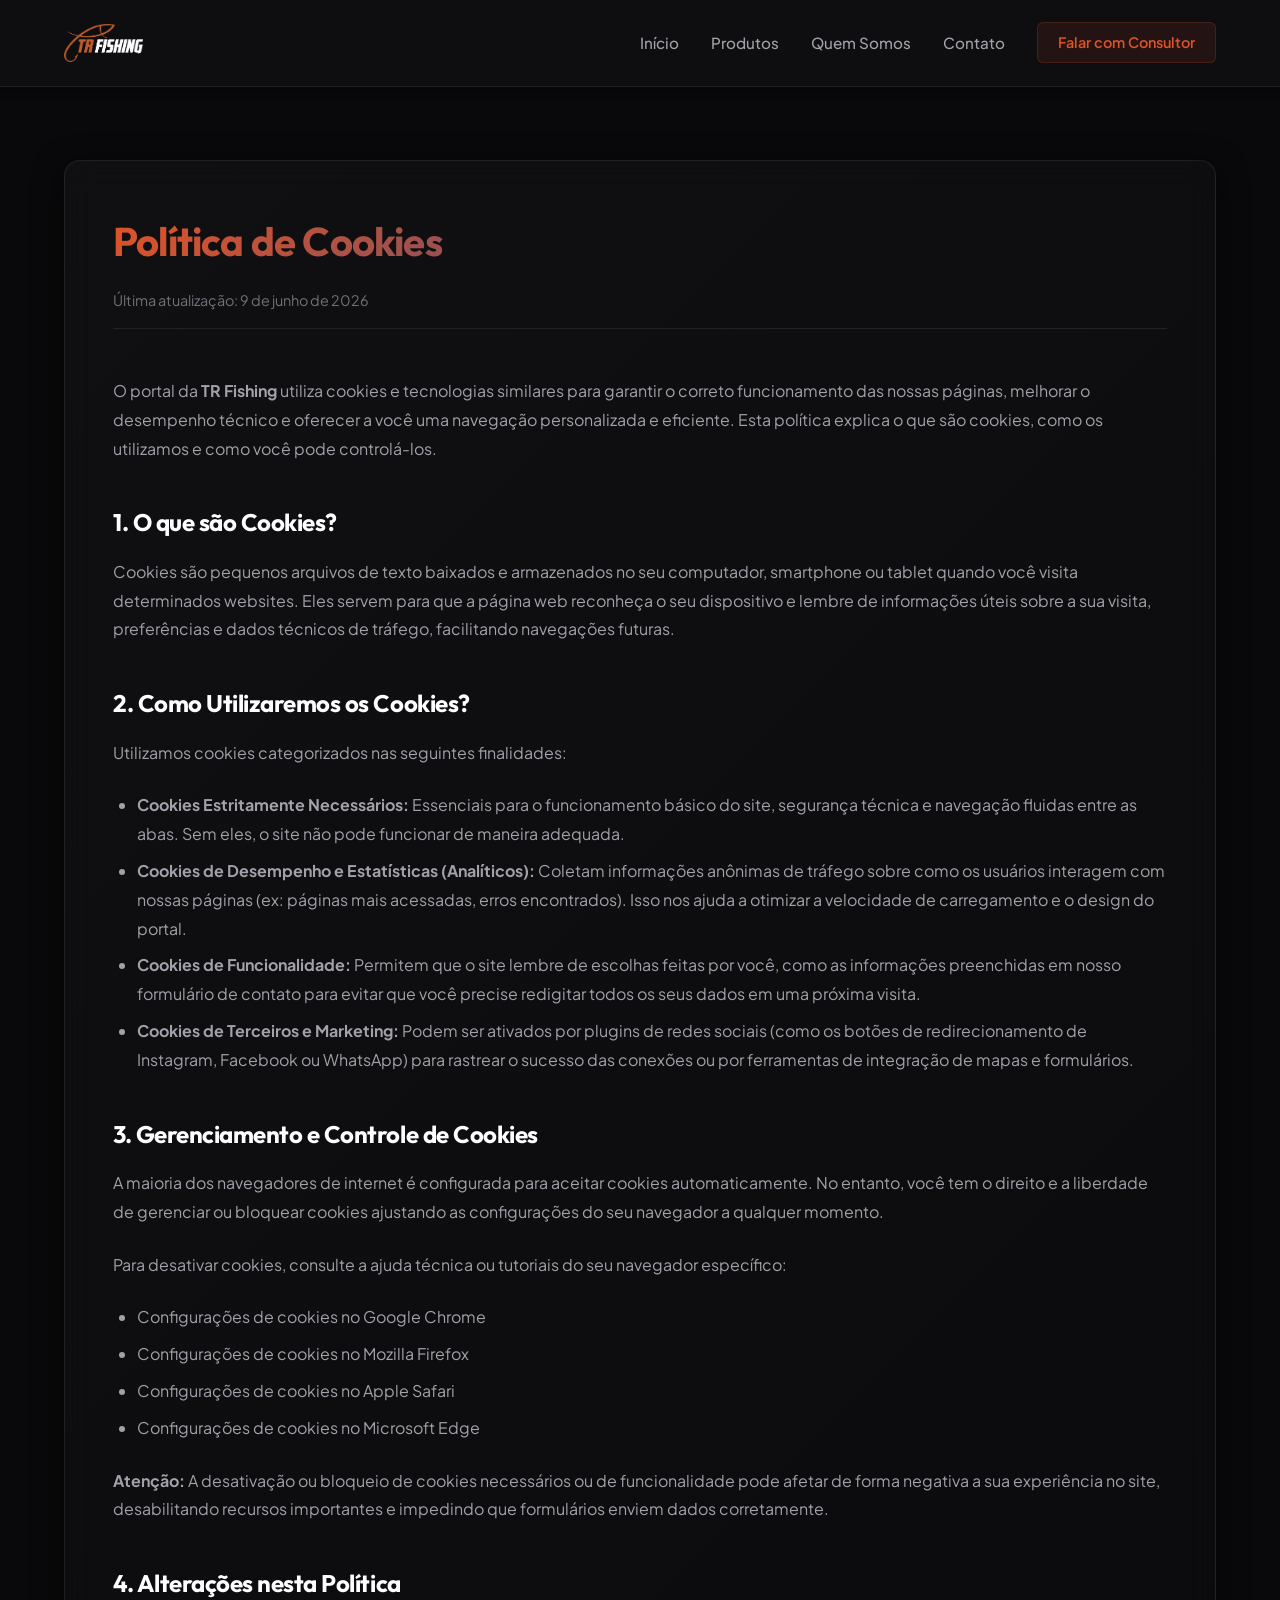
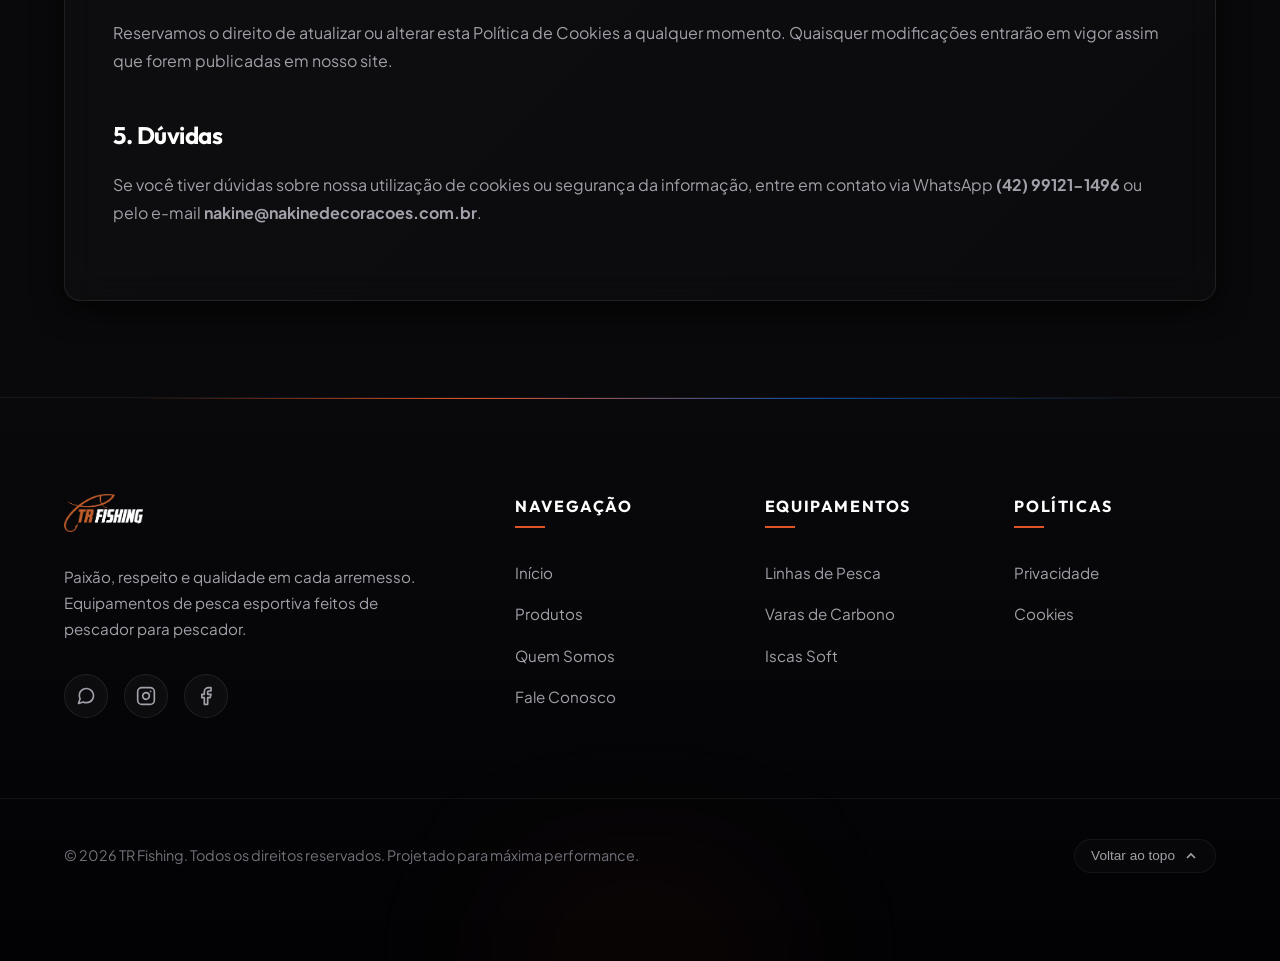
==== politica-cookies.html @ c342d2a1 "feat: add comprehensive product asset library and update product catalog images and footer styles" ====
<!DOCTYPE html>
<html lang="pt-BR">
<head>
    <meta charset="UTF-8">
    <meta name="viewport" content="width=device-width, initial-scale=1.0">
    <title>Política de Cookies | TR Fishing</title>
    <meta name="description" content="Política de Cookies da TR Fishing. Saiba quais cookies utilizamos e como gerenciar suas preferências de navegação.">
    <meta name="robots" content="noindex, follow">
    
    <!-- Fonts -->
    <link rel="preconnect" href="https://fonts.googleapis.com">
    <link rel="preconnect" href="https://fonts.gstatic.com" crossorigin>
    <link href="https://fonts.googleapis.com/css2?family=Outfit:wght@300;400;500;600;700;800&family=Plus+Jakarta+Sans:wght@300;400;500;600;700&display=swap" rel="stylesheet">
    
    <!-- Favicon -->
    <link rel="icon" type="image/png" href="assets/favicon.png?v=2">

    <link rel="stylesheet" href="index.css">
    <style>
        .policy-container {
            padding-top: 10rem;
            padding-bottom: 6rem;
        }
        .policy-card {
            background: var(--grad-glass);
            border: 1px solid var(--color-border);
            border-radius: 16px;
            padding: 3rem;
            backdrop-filter: blur(16px);
            box-shadow: var(--shadow-md);
        }
        .policy-title {
            font-size: 2.5rem;
            margin-bottom: 1rem;
            background: var(--grad-primary);
            -webkit-background-clip: text;
            -webkit-text-fill-color: transparent;
            background-clip: text;
        }
        .policy-meta {
            color: var(--color-text-muted);
            font-size: 0.9rem;
            margin-bottom: 3rem;
            border-bottom: 1px solid var(--color-border);
            padding-bottom: 1rem;
        }
        .policy-content h2 {
            font-size: 1.5rem;
            color: #fff;
            margin-top: 2.5rem;
            margin-bottom: 1rem;
        }
        .policy-content p {
            color: var(--color-text-secondary);
            font-size: 1rem;
            line-height: 1.8;
            margin-bottom: 1.5rem;
        }
        .policy-content ul {
            list-style: disc;
            margin-left: 1.5rem;
            margin-bottom: 1.5rem;
            color: var(--color-text-secondary);
        }
        .policy-content li {
            font-size: 1rem;
            line-height: 1.8;
            margin-bottom: 0.5rem;
        }
        @media (max-width: 768px) {
            .policy-card {
                padding: 1.5rem;
            }
            .policy-title {
                font-size: 2rem;
            }
        }
    </style>
</head>
<body>

    <!-- Header / Navbar -->
    <header class="navbar-header scrolled" id="navbar">
        <div class="nav-container">
            <a href="index.html#home" class="logo-area">
                <img src="assets/logo.png" alt="TR Fishing Logo" class="logo-img">
            </a>
            
            <button class="mobile-toggle" id="mobile-toggle" aria-label="Abrir Menu">
                <svg class="burger-icon" viewBox="0 0 24 24" width="24" height="24">
                    <line x1="4" y1="6" x2="20" y2="6" stroke="currentColor" stroke-width="2" stroke-linecap="round"/>
                    <line x1="4" y1="12" x2="20" y2="12" stroke="currentColor" stroke-width="2" stroke-linecap="round"/>
                    <line x1="4" y1="18" x2="20" y2="18" stroke="currentColor" stroke-width="2" stroke-linecap="round"/>
                </svg>
            </button>

            <nav class="nav-menu" id="nav-menu">
                <a href="index.html#home" class="nav-link">Início</a>
                <a href="index.html#produtos" class="nav-link">Produtos</a>
                <a href="index.html#quem-somos" class="nav-link">Quem Somos</a>
                <a href="index.html#contato" class="nav-link">Contato</a>
                <a href="https://wa.me/5542991211496?text=Olá,%20gostaria%20de%20falar%20com%20um%20consultor%20da%20TR%20Fishing." target="_blank" class="nav-cta">
                    Falar com Consultor
                </a>
            </nav>
        </div>
    </header>

    <!-- Content Area -->
    <main class="policy-container container">
        <article class="policy-card">
            <h1 class="policy-title">Política de Cookies</h1>
            <div class="policy-meta">Última atualização: 9 de junho de 2026</div>
            
            <div class="policy-content">
                <p>O portal da <strong>TR Fishing</strong> utiliza cookies e tecnologias similares para garantir o correto funcionamento das nossas páginas, melhorar o desempenho técnico e oferecer a você uma navegação personalizada e eficiente. Esta política explica o que são cookies, como os utilizamos e como você pode controlá-los.</p>
                
                <h2>1. O que são Cookies?</h2>
                <p>Cookies são pequenos arquivos de texto baixados e armazenados no seu computador, smartphone ou tablet quando você visita determinados websites. Eles servem para que a página web reconheça o seu dispositivo e lembre de informações úteis sobre a sua visita, preferências e dados técnicos de tráfego, facilitando navegações futuras.</p>

                <h2>2. Como Utilizaremos os Cookies?</h2>
                <p>Utilizamos cookies categorizados nas seguintes finalidades:</p>
                <ul>
                    <li><strong>Cookies Estritamente Necessários:</strong> Essenciais para o funcionamento básico do site, segurança técnica e navegação fluidas entre as abas. Sem eles, o site não pode funcionar de maneira adequada.</li>
                    <li><strong>Cookies de Desempenho e Estatísticas (Analíticos):</strong> Coletam informações anônimas de tráfego sobre como os usuários interagem com nossas páginas (ex: páginas mais acessadas, erros encontrados). Isso nos ajuda a otimizar a velocidade de carregamento e o design do portal.</li>
                    <li><strong>Cookies de Funcionalidade:</strong> Permitem que o site lembre de escolhas feitas por você, como as informações preenchidas em nosso formulário de contato para evitar que você precise redigitar todos os seus dados em uma próxima visita.</li>
                    <li><strong>Cookies de Terceiros e Marketing:</strong> Podem ser ativados por plugins de redes sociais (como os botões de redirecionamento de Instagram, Facebook ou WhatsApp) para rastrear o sucesso das conexões ou por ferramentas de integração de mapas e formulários.</li>
                </ul>

                <h2>3. Gerenciamento e Controle de Cookies</h2>
                <p>A maioria dos navegadores de internet é configurada para aceitar cookies automaticamente. No entanto, você tem o direito e a liberdade de gerenciar ou bloquear cookies ajustando as configurações do seu navegador a qualquer momento.</p>
                <p>Para desativar cookies, consulte a ajuda técnica ou tutoriais do seu navegador específico:</p>
                <ul>
                    <li><a href="https://support.google.com/chrome/answer/95647?hl=pt-BR" target="_blank" rel="noopener noreferrer">Configurações de cookies no Google Chrome</a></li>
                    <li><a href="https://support.mozilla.org/pt-BR/kb/gerencie-configuracoes-de-armazenamento-local-de-s" target="_blank" rel="noopener noreferrer">Configurações de cookies no Mozilla Firefox</a></li>
                    <li><a href="https://support.apple.com/pt-br/guide/safari/sfri11471/mac" target="_blank" rel="noopener noreferrer">Configurações de cookies no Apple Safari</a></li>
                    <li><a href="https://support.microsoft.com/pt-br/windows/excluir-e-gerenciar-cookies-168dab11-0753-043d-7c16-ede5947fc64d" target="_blank" rel="noopener noreferrer">Configurações de cookies no Microsoft Edge</a></li>
                </ul>
                <p><strong>Atenção:</strong> A desativação ou bloqueio de cookies necessários ou de funcionalidade pode afetar de forma negativa a sua experiência no site, desabilitando recursos importantes e impedindo que formulários enviem dados corretamente.</p>

                <h2>4. Alterações nesta Política</h2>
                <p>Reservamos o direito de atualizar ou alterar esta Política de Cookies a qualquer momento. Quaisquer modificações entrarão em vigor assim que forem publicadas em nosso site.</p>

                <h2>5. Dúvidas</h2>
                <p>Se você tiver dúvidas sobre nossa utilização de cookies ou segurança da informação, entre em contato via WhatsApp <strong>(42) 99121-1496</strong> ou pelo e-mail <strong>nakine@nakinedecoracoes.com.br</strong>.</p>
            </div>
        </article>
    </main>

    <!-- Footer -->
    <footer class="footer">
        <div class="footer-top-line"></div>
        <div class="container footer-grid">
            <div class="footer-brand">
                <a href="index.html#home" class="logo-area">
                    <img src="assets/logo.png" alt="TR Fishing Logo" class="logo-img">
                </a>
                <p class="footer-desc">Paixão, respeito e qualidade em cada arremesso. Equipamentos de pesca esportiva feitos de pescador para pescador.</p>
                <div class="footer-socials">
                    <a href="https://wa.me/5542991211496" target="_blank" aria-label="WhatsApp">
                        <svg viewBox="0 0 24 24" width="20" height="20" fill="none" stroke="currentColor" stroke-width="2" stroke-linecap="round" stroke-linejoin="round"><path d="M21 11.5a8.38 8.38 0 0 1-.9 3.8 8.5 8.5 0 0 1-7.6 4.7 8.38 8.38 0 0 1-3.8-.9L3 21l1.9-5.7a8.38 8.38 0 0 1-.9-3.8 8.5 8.5 0 0 1 4.7-7.6 8.38 8.38 0 0 1 3.8-.9h.5a8.48 8.48 0 0 1 8 8v.5z"/></svg>
                    </a>
                    <a href="https://www.instagram.com/tr_fishing_oficial" target="_blank" aria-label="Instagram">
                        <svg viewBox="0 0 24 24" width="20" height="20" fill="none" stroke="currentColor" stroke-width="2" stroke-linecap="round" stroke-linejoin="round"><rect x="2" y="2" width="20" height="20" rx="5" ry="5"/><path d="M16 11.37A4 4 0 1 1 12.63 8 4 4 0 0 1 16 11.37z"/><line x1="17.5" y1="6.5" x2="17.51" y2="6.5"/></svg>
                    </a>
                    <a href="https://www.facebook.com/trfishing" target="_blank" aria-label="Facebook">
                        <svg viewBox="0 0 24 24" width="20" height="20" fill="none" stroke="currentColor" stroke-width="2" stroke-linecap="round" stroke-linejoin="round"><path d="M18 2h-3a5 5 0 0 0-5 5v3H7v4h3v8h4v-8h3l1-4h-4V7a1 1 0 0 1 1-1h3z"/></svg>
                    </a>
                </div>
            </div>
            
            <div class="footer-links">
                <h4>Navegação</h4>
                <ul>
                    <li><a href="index.html#home">Início</a></li>
                    <li><a href="index.html#produtos">Produtos</a></li>
                    <li><a href="index.html#quem-somos">Quem Somos</a></li>
                    <li><a href="index.html#contato">Fale Conosco</a></li>
                </ul>
            </div>

            <div class="footer-links">
                <h4>Equipamentos</h4>
                <ul>
                    <li><a href="index.html#produtos" onclick="filterCatalog('linhas')">Linhas de Pesca</a></li>
                    <li><a href="index.html#produtos" onclick="filterCatalog('varas')">Varas de Carbono</a></li>
                    <li><a href="index.html#produtos" onclick="filterCatalog('iscas')">Iscas Soft</a></li>
                </ul>
            </div>

            <div class="footer-links">
                <h4>Políticas</h4>
                <ul>
                    <li><a href="politica-privacidade.html">Privacidade</a></li>
                    <li><a href="politica-cookies.html">Cookies</a></li>
                </ul>
            </div>
        </div>

        <div class="footer-bottom">
            <div class="container footer-bottom-content">
                <p>&copy; <span id="current-year">2026</span> TR Fishing. Todos os direitos reservados. <span class="footer-credit">Projetado para máxima performance.</span></p>
                <button class="btn-back-to-top" onclick="window.scrollTo({top: 0, behavior: 'smooth'})" aria-label="Voltar ao topo">
                    Voltar ao topo
                    <svg viewBox="0 0 24 24" width="16" height="16" fill="none" stroke="currentColor" stroke-width="2.5"><polyline points="18 15 12 9 6 15"/></svg>
                </button>
            </div>
        </div>
    </footer>

    <script>
        // Stub for filterCatalog to avoid errors on pages other than index.html
        window.filterCatalog = function(category) {
            window.location.href = 'index.html#produtos';
            localStorage.setItem('filterCategory', category);
        };
        // Dynamic year in footer
        document.addEventListener('DOMContentLoaded', () => {
            const yearSpan = document.getElementById('current-year');
            if (yearSpan) {
                yearSpan.textContent = new Date().getFullYear();
            }
        });
    </script>
</body>
</html>
---- index.css ----
/* ==========================================================================
   TR Fishing CSS Stylesheet - Premium Design System
   ========================================================================== */

/* Variables & Tokens */
:root {
    /* Colors */
    --color-bg-base: #09090b;       /* Dark base background */
    --color-bg-surface: #121214;    /* Surface containers */
    --color-bg-glass: rgba(18, 18, 20, 0.7); /* Translucent glass containers */
    --color-border: rgba(255, 255, 255, 0.08);
    --color-border-glow: rgba(224, 83, 38, 0.2);
    
    --color-text-primary: #f4f4f5;   /* Pure zinc white */
    --color-text-secondary: #a1a1aa; /* Muted zinc grey */
    --color-text-muted: #71717a;     /* Muted hints */
    
    /* Accents */
    --color-primary: #e05326;        /* Vibrant Teal */
    --color-primary-hover: #c43f16;  /* Deep Teal */
    --color-secondary: #0b4ca5;      /* Bright Blue */
    --color-accent: #e05326;         /* Neon Green (Fishing vibe) */
    
    /* Gradients */
    --grad-primary: linear-gradient(135deg, #e05326 0%, #0b4ca5 100%);
    --grad-dark: linear-gradient(180deg, #09090b 0%, #121214 100%);
    --grad-glass: linear-gradient(135deg, rgba(255, 255, 255, 0.03) 0%, rgba(255, 255, 255, 0.01) 100%);
    
    /* Typography */
    --font-heading: 'Outfit', sans-serif;
    --font-body: 'Plus Jakarta Sans', sans-serif;
    
    /* Shadows & Glows */
    --shadow-sm: 0 2px 8px rgba(0, 0, 0, 0.5);
    --shadow-md: 0 8px 30px rgba(0, 0, 0, 0.7);
    --shadow-glow: 0 0 25px rgba(224, 83, 38, 0.3);
    
    /* Transitions */
    --transition-fast: 0.2s cubic-bezier(0.4, 0, 0.2, 1);
    --transition-normal: 0.4s cubic-bezier(0.4, 0, 0.2, 1);
    --transition-slow: 0.7s cubic-bezier(0.4, 0, 0.2, 1);
}

/* Reset & Base Styles */
* {
    margin: 0;
    padding: 0;
    box-sizing: border-box;
    scroll-behavior: smooth;
}

body {
    background-color: var(--color-bg-base);
    color: var(--color-text-primary);
    font-family: var(--font-body);
    line-height: 1.6;
    overflow-x: hidden;
    -webkit-font-smoothing: antialiased;
}

h1, h2, h3, h4, h5, h6 {
    font-family: var(--font-heading);
    font-weight: 700;
    letter-spacing: -0.02em;
    color: var(--color-text-primary);
}

a {
    color: inherit;
    text-decoration: none;
    transition: var(--transition-fast);
}

img {
    max-width: 100%;
    height: auto;
    display: block;
}

ul {
    list-style: none;
}

.container {
    width: 100%;
    max-width: 1200px;
    margin: 0 auto;
    padding: 0 1.5rem;
}

.text-center {
    text-align: center;
}

/* Typography Utils */
.gradient-text {
    background: var(--grad-primary);
    -webkit-background-clip: text;
    -webkit-text-fill-color: transparent;
    background-clip: text;
}

.glow-text {
    text-shadow: 0 0 10px rgba(224, 83, 38, 0.4);
    color: var(--color-primary);
}

/* Buttons */
.btn {
    display: inline-flex;
    align-items: center;
    justify-content: center;
    gap: 0.5rem;
    padding: 0.75rem 1.75rem;
    font-family: var(--font-heading);
    font-weight: 600;
    font-size: 0.95rem;
    border-radius: 8px;
    cursor: pointer;
    transition: all var(--transition-normal);
}

.btn-primary {
    background: var(--grad-primary);
    color: #020617;
    border: none;
    box-shadow: 0 4px 15px rgba(224, 83, 38, 0.3);
}

.btn-primary:hover {
    transform: translateY(-2px);
    box-shadow: 0 8px 25px rgba(224, 83, 38, 0.5), var(--shadow-glow);
}

.btn-secondary {
    background: transparent;
    color: var(--color-text-primary);
    border: 1px solid var(--color-border);
    backdrop-filter: blur(10px);
}

.btn-secondary:hover {
    background: rgba(255, 255, 255, 0.05);
    border-color: var(--color-primary);
    transform: translateY(-2px);
}

.btn-full {
    width: 100%;
}

/* Header & Glassmorphic Navigation */
.navbar-header {
    position: fixed;
    top: 0;
    left: 0;
    width: 100%;
    z-index: 1000;
    border-bottom: 1px solid var(--color-border);
    transition: all var(--transition-normal);
    background: rgba(9, 9, 11, 0.8);
    backdrop-filter: blur(16px);
}

.navbar-header.scrolled {
    background: var(--color-bg-glass);
    padding: 0.6rem 0;
    box-shadow: var(--shadow-sm);
}

.nav-container {
    display: flex;
    justify-content: space-between;
    align-items: center;
    max-width: 1200px;
    margin: 0 auto;
    padding: 1.2rem 1.5rem;
    transition: all var(--transition-normal);
}

.navbar-header.scrolled .nav-container {
    padding: 0.8rem 1.5rem;
}

.logo-area {
    display: flex;
    align-items: center;
}

.logo-img {
    height: 38px;
    width: auto;
    display: block;
    object-fit: contain;
    transition: transform var(--transition-fast);
}

.logo-area:hover .logo-img {
    transform: scale(1.03);
}

.nav-menu {
    display: flex;
    align-items: center;
    gap: 2rem;
}

.nav-link {
    font-size: 0.95rem;
    font-weight: 500;
    color: var(--color-text-secondary);
    position: relative;
    padding: 0.25rem 0;
}

.nav-link:hover, .nav-link.active {
    color: var(--color-text-primary);
}

.nav-link::after {
    content: '';
    position: absolute;
    bottom: 0;
    left: 0;
    width: 0;
    height: 2px;
    background: var(--grad-primary);
    transition: width var(--transition-fast);
}

.nav-link:hover::after, .nav-link.active::after {
    width: 100%;
}

.nav-cta {
    background: rgba(224, 83, 38, 0.1);
    color: var(--color-primary);
    border: 1px solid rgba(224, 83, 38, 0.2);
    padding: 0.5rem 1.25rem;
    border-radius: 6px;
    font-size: 0.9rem;
    font-weight: 600;
}

.nav-cta:hover {
    background: var(--grad-primary);
    color: #020617;
    border-color: transparent;
    box-shadow: 0 4px 12px rgba(224, 83, 38, 0.2);
}

/* Mobile Toggle */
.mobile-toggle {
    display: none;
    background: none;
    border: none;
    color: var(--color-text-primary);
    cursor: pointer;
}

/* Hero Section */
.hero-section {
    position: relative;
    min-height: 100vh;
    display: flex;
    align-items: center;
    justify-content: center;
    padding-top: 80px;
    overflow: hidden;
}

.hero-bg {
    position: absolute;
    top: 0;
    left: 0;
    width: 100%;
    height: 100%;
    background-size: cover;
    background-position: center;
    z-index: -1;
    transform: scale(1.02);
    transition: transform var(--transition-slow);
}

.hero-content {
    text-align: center;
    max-width: 800px;
    z-index: 10;
}

.hero-tagline {
    font-size: 0.9rem;
    font-weight: 700;
    letter-spacing: 0.2em;
    display: block;
    margin-bottom: 1.5rem;
}

.hero-title {
    font-size: clamp(2.5rem, 5vw, 4.5rem);
    line-height: 1.1;
    font-weight: 800;
    margin-bottom: 1.5rem;
}

.hero-subtitle {
    font-size: clamp(1rem, 2vw, 1.25rem);
    color: var(--color-text-secondary);
    max-width: 650px;
    margin: 0 auto 2.5rem;
}

.hero-actions {
    display: flex;
    justify-content: center;
    gap: 1rem;
}

.scroll-indicator {
    position: absolute;
    bottom: 2rem;
    left: 50%;
    transform: translateX(-50%);
    display: flex;
    flex-direction: column;
    align-items: center;
    gap: 0.5rem;
    color: var(--color-text-secondary);
    z-index: 10;
}

.scroll-indicator .mouse {
    width: 26px;
    height: 42px;
    border: 2px solid var(--color-text-muted);
    border-radius: 20px;
    position: relative;
}

.scroll-indicator .mouse .wheel {
    width: 4px;
    height: 8px;
    background-color: var(--color-primary);
    border-radius: 2px;
    position: absolute;
    top: 6px;
    left: 50%;
    transform: translateX(-50%);
    animation: scroll-wheel 1.5s infinite;
}

.scroll-indicator .label {
    font-size: 0.75rem;
    letter-spacing: 0.1em;
    text-transform: uppercase;
}

@keyframes scroll-wheel {
    0% { top: 6px; opacity: 1; }
    50% { top: 14px; opacity: 0; }
    100% { top: 6px; opacity: 1; }
}

/* Highlight Bar */
.highlight-bar {
    background-color: var(--color-bg-surface);
    border-top: 1px solid var(--color-border);
    border-bottom: 1px solid var(--color-border);
    padding: 3rem 0;
}

.highlights-wrapper {
    display: grid;
    grid-template-columns: repeat(auto-fit, minmax(280px, 1fr));
    gap: 2.5rem;
}

.highlight-item {
    display: flex;
    align-items: center;
    gap: 1.2rem;
}

.highlight-icon {
    width: 60px;
    height: 60px;
    background: rgba(224, 83, 38, 0.05);
    border: 1px solid var(--color-border-glow);
    border-radius: 12px;
    display: flex;
    align-items: center;
    justify-content: center;
    color: var(--color-primary);
    box-shadow: 0 4px 10px rgba(0, 0, 0, 0.2);
}

.highlight-item h4 {
    font-size: 1.1rem;
    margin-bottom: 0.25rem;
}

.highlight-item p {
    font-size: 0.88rem;
    color: var(--color-text-secondary);
}

/* Section Header Shared */
.section-header {
    margin-bottom: 4rem;
}

.section-tag {
    font-size: 0.8rem;
    font-weight: 700;
    letter-spacing: 0.15em;
    display: block;
    margin-bottom: 0.75rem;
}

.section-title {
    font-size: clamp(2rem, 3.5vw, 2.75rem);
    margin-bottom: 1rem;
}

.section-subtitle {
    font-size: 1.05rem;
    color: var(--color-text-secondary);
    max-width: 600px;
    margin: 0 auto;
}

/* Products Section & Catalog Grid */
.products-section {
    padding: 6rem 1.5rem;
}

.filter-controls {
    display: flex;
    justify-content: center;
    flex-wrap: wrap;
    gap: 0.75rem;
    margin-bottom: 3rem;
}

.filter-btn {
    background: var(--color-bg-surface);
    color: var(--color-text-secondary);
    border: 1px solid var(--color-border);
    padding: 0.6rem 1.5rem;
    font-family: var(--font-heading);
    font-weight: 600;
    font-size: 0.9rem;
    border-radius: 30px;
    cursor: pointer;
    transition: all var(--transition-fast);
}

.filter-btn:hover {
    color: var(--color-text-primary);
    border-color: var(--color-primary);
}

.filter-btn.active {
    background: var(--grad-primary);
    color: #020617;
    border-color: transparent;
    box-shadow: 0 4px 12px rgba(224, 83, 38, 0.3);
}

.products-grid {
    display: grid;
    grid-template-columns: repeat(auto-fill, minmax(320px, 1fr));
    gap: 2rem;
}

.product-card {
    background: var(--grad-glass);
    border: 1px solid var(--color-border);
    border-radius: 14px;
    overflow: hidden;
    transition: border-color var(--transition-normal), box-shadow var(--transition-normal), transform 0.15s cubic-bezier(0.25, 1, 0.5, 1);
    position: relative;
    display: flex;
    flex-direction: column;
    transform-style: preserve-3d;
    will-change: transform;
}

.product-card::after {
    content: '';
    position: absolute;
    top: 0;
    left: 0;
    width: 100%;
    height: 100%;
    background: radial-gradient(circle at var(--glare-x, 50%) var(--glare-y, 50%), rgba(255, 255, 255, 0.08) 0%, transparent 60%);
    pointer-events: none;
    z-index: 5;
    opacity: 0;
    transition: opacity var(--transition-normal);
}

.product-card:hover::after {
    opacity: 1;
}

.product-card:hover {
    border-color: var(--color-primary);
    box-shadow: var(--shadow-md), 0 10px 30px rgba(224, 83, 38, 0.05);
}

.product-img-wrapper {
    position: relative;
    width: 100%;
    height: 220px;
    overflow: hidden;
    background: #020204;
}

.product-image {
    width: 100%;
    height: 100%;
    object-fit: cover;
    transition: transform var(--transition-slow);
}

.product-card:hover .product-image {
    transform: scale(1.08);
}

.product-badge {
    position: absolute;
    top: 1rem;
    right: 1rem;
    background-color: var(--color-accent);
    color: #020617;
    font-size: 0.75rem;
    font-weight: 800;
    padding: 0.25rem 0.75rem;
    border-radius: 30px;
    text-transform: uppercase;
}

.product-badge.accent {
    background: var(--grad-primary);
}

.product-info {
    padding: 1.5rem;
    display: flex;
    flex-direction: column;
    flex-grow: 1;
}

.product-category-tag {
    font-size: 0.75rem;
    font-weight: 700;
    color: var(--color-primary);
    text-transform: uppercase;
    letter-spacing: 0.05em;
    margin-bottom: 0.5rem;
    display: block;
}

.product-name {
    font-size: 1.25rem;
    font-weight: 700;
    margin-bottom: 0.75rem;
}

.product-short-desc {
    font-size: 0.9rem;
    color: var(--color-text-secondary);
    margin-bottom: 1.5rem;
    flex-grow: 1;
}

.btn-detail {
    display: flex;
    align-items: center;
    gap: 0.5rem;
    background: none;
    border: none;
    color: var(--color-text-primary);
    font-family: var(--font-heading);
    font-weight: 600;
    font-size: 0.9rem;
    cursor: pointer;
    padding: 0.25rem 0;
    transition: all var(--transition-fast);
    align-self: flex-start;
}

.btn-detail svg {
    transition: transform var(--transition-fast);
}

.btn-detail:hover {
    color: var(--color-primary);
}

.btn-detail:hover svg {
    transform: translateX(4px);
}

/* About Us Section */
.about-section {
    background-color: var(--color-bg-surface);
    border-top: 1px solid var(--color-border);
    border-bottom: 1px solid var(--color-border);
    padding: 6rem 0;
}

.about-grid {
    display: grid;
    grid-template-columns: 1fr 1fr;
    gap: 4rem;
    align-items: center;
}

.about-content .about-lead {
    font-size: 1.15rem;
    font-weight: 500;
    margin-bottom: 1.5rem;
}

.about-content .about-desc {
    color: var(--color-text-secondary);
    margin-bottom: 2.5rem;
}

.about-mission {
    display: flex;
    gap: 1.25rem;
}

.mission-bar {
    width: 4px;
    background: var(--grad-primary);
    border-radius: 4px;
    flex-shrink: 0;
}

.about-mission blockquote {
    font-family: var(--font-heading);
    font-size: 1.1rem;
    font-style: italic;
    color: var(--color-text-primary);
    line-height: 1.5;
}

.about-cards-grid {
    display: grid;
    grid-template-columns: 1fr 1fr;
    gap: 1.5rem;
}

.value-card {
    background: var(--color-bg-base);
    border: 1px solid var(--color-border);
    border-radius: 12px;
    padding: 2rem;
    transition: all var(--transition-normal);
}

.value-card:hover {
    border-color: var(--color-primary-hover);
    transform: translateY(-5px);
    box-shadow: 0 10px 20px rgba(0,0,0,0.3);
}

.value-icon {
    width: 48px;
    height: 48px;
    background: rgba(224, 83, 38, 0.05);
    border-radius: 8px;
    display: flex;
    align-items: center;
    justify-content: center;
    color: var(--color-primary);
    margin-bottom: 1.25rem;
}

.value-card h3 {
    font-size: 1.15rem;
    margin-bottom: 0.75rem;
}

.value-card p {
    font-size: 0.88rem;
    color: var(--color-text-secondary);
    line-height: 1.5;
}

/* Contact & Representation */
.contact-section {
    padding: 6rem 0;
}

.contact-grid {
    display: grid;
    grid-template-columns: 1fr 1fr;
    gap: 4rem;
}

.info-details {
    margin: 3rem 0;
    display: flex;
    flex-direction: column;
    gap: 2rem;
}

.info-item {
    display: flex;
    gap: 1.25rem;
}

.info-icon {
    width: 48px;
    height: 48px;
    background: rgba(224, 83, 38, 0.05);
    border: 1px solid var(--color-border);
    border-radius: 10px;
    display: flex;
    align-items: center;
    justify-content: center;
    color: var(--color-primary);
    flex-shrink: 0;
}

.info-item h5 {
    font-size: 1.05rem;
    margin-bottom: 0.25rem;
}

.info-item p {
    color: var(--color-text-secondary);
    font-size: 0.95rem;
}

.rep-card {
    background: var(--grad-glass);
    border: 1px solid var(--color-border);
    border-radius: 12px;
    padding: 2rem;
    box-shadow: var(--shadow-sm);
}

.rep-card h4 {
    font-size: 1.25rem;
    margin-bottom: 0.5rem;
}

.rep-card p {
    font-size: 0.9rem;
    color: var(--color-text-secondary);
    margin-bottom: 1.5rem;
}

.contact-form-wrapper {
    background: var(--color-bg-surface);
    border: 1px solid var(--color-border);
    border-radius: 16px;
    padding: 3rem;
    box-shadow: var(--shadow-md);
}

.form-title {
    font-size: 1.5rem;
    margin-bottom: 2rem;
    position: relative;
}

.form-title::after {
    content: '';
    position: absolute;
    bottom: -8px;
    left: 0;
    width: 40px;
    height: 3px;
    background: var(--grad-primary);
    border-radius: 2px;
}

.form-group {
    margin-bottom: 1.5rem;
}

.form-group label {
    display: block;
    font-size: 0.85rem;
    font-weight: 600;
    color: var(--color-text-secondary);
    margin-bottom: 0.5rem;
}

.form-group input, .form-group select, .form-group textarea {
    width: 100%;
    background-color: var(--color-bg-base);
    color: var(--color-text-primary);
    border: 1px solid var(--color-border);
    border-radius: 8px;
    padding: 0.75rem 1rem;
    font-family: var(--font-body);
    font-size: 0.95rem;
    transition: all var(--transition-fast);
}

.form-group input:focus, .form-group select:focus, .form-group textarea:focus {
    outline: none;
    border-color: var(--color-primary);
    box-shadow: 0 0 10px rgba(224, 83, 38, 0.15);
}

.form-status {
    margin-top: 1rem;
    font-size: 0.9rem;
    font-weight: 600;
}

.form-status.success {
    color: var(--color-accent);
}

.form-status.error {
    color: #ef4444;
}

/* Footer */
.footer {
    background: linear-gradient(180deg, #09090b 0%, #020204 100%);
    border-top: 1px solid var(--color-border);
    padding: 6rem 0 3rem;
    position: relative;
    overflow: hidden;
}

.footer::before {
    content: '';
    position: absolute;
    top: 0;
    left: 50%;
    transform: translateX(-50%);
    width: 80%;
    height: 1px;
    background: linear-gradient(90deg, transparent, var(--color-primary), var(--color-secondary), transparent);
}

.footer::after {
    content: '';
    position: absolute;
    bottom: -150px;
    left: 50%;
    transform: translateX(-50%);
    width: 600px;
    height: 300px;
    background: radial-gradient(circle, rgba(224, 83, 38, 0.05) 0%, transparent 70%);
    filter: blur(50px);
    pointer-events: none;
    z-index: 1;
}

.footer-grid {
    display: grid;
    grid-template-columns: 2fr 1fr 1fr 1fr;
    gap: 3rem;
    margin-bottom: 5rem;
    position: relative;
    z-index: 2;
}

.footer-brand {
    display: flex;
    flex-direction: column;
    align-items: flex-start;
    text-align: left;
}

.footer-brand .logo-area {
    margin-bottom: 2rem;
    display: inline-flex;
    align-items: center;
    gap: 0.5rem;
}

.footer-desc {
    color: var(--color-text-secondary);
    font-size: 0.95rem;
    line-height: 1.7;
    margin-bottom: 2rem;
    max-width: 380px;
}

.footer-socials {
    display: flex;
    gap: 1rem;
}

.footer-socials a {
    width: 44px;
    height: 44px;
    border-radius: 50%;
    background: rgba(255, 255, 255, 0.03);
    border: 1px solid rgba(255, 255, 255, 0.08);
    color: var(--color-text-secondary);
    display: flex;
    align-items: center;
    justify-content: center;
    transition: all var(--transition-fast);
}

.footer-socials a:hover {
    color: #fff;
    background: var(--color-primary);
    border-color: var(--color-primary);
    transform: translateY(-4px) scale(1.05);
    box-shadow: var(--shadow-glow);
}

.footer-links h4 {
    font-size: 1rem;
    text-transform: uppercase;
    letter-spacing: 0.1em;
    margin-bottom: 2rem;
    color: #fff;
    position: relative;
    padding-bottom: 0.5rem;
}

.footer-links h4::after {
    content: '';
    position: absolute;
    bottom: 0;
    left: 0;
    width: 30px;
    height: 2px;
    background: var(--color-primary);
}

.footer-links ul {
    display: flex;
    flex-direction: column;
    gap: 1rem;
}

.footer-links a {
    color: var(--color-text-secondary);
    font-size: 0.95rem;
    position: relative;
    display: inline-block;
    transition: color var(--transition-fast);
}

.footer-links a::after {
    content: '';
    position: absolute;
    bottom: -2px;
    left: 0;
    width: 0;
    height: 1px;
    background-color: var(--color-primary);
    transition: width var(--transition-fast);
}

.footer-links a:hover {
    color: #fff;
}

.footer-links a:hover::after {
    width: 100%;
}

.footer-bottom {
    border-top: 1px solid rgba(255, 255, 255, 0.05);
    padding: 2.5rem 0;
    color: var(--color-text-muted);
    font-size: 0.9rem;
    position: relative;
    z-index: 2;
}

.footer-bottom-content {
    display: flex;
    justify-content: space-between;
    align-items: center;
    flex-wrap: nowrap;
    gap: 1.5rem;
}

.footer-bottom p {
    margin: 0;
}

.btn-back-to-top {
    background: rgba(255, 255, 255, 0.02);
    border: 1px solid rgba(255, 255, 255, 0.05);
    padding: 0.5rem 1rem;
    border-radius: 30px;
    font-size: 0.85rem;
    color: var(--color-text-secondary);
    cursor: pointer;
    display: inline-flex;
    align-items: center;
    gap: 0.5rem;
    transition: all var(--transition-fast);
}

.btn-back-to-top:hover {
    color: #fff;
    background: rgba(255, 255, 255, 0.05);
    border-color: rgba(255, 255, 255, 0.2);
    transform: translateY(-2px);
}

/* Carousel Styles */
.carousel-wrapper {
    position: relative;
    width: 100%;
    margin-top: 2rem;
    padding: 0 1rem;
    display: none; /* Controlled by JS */
    opacity: 0;
    transform: scale(0.98);
    transition: opacity var(--transition-normal), transform var(--transition-normal);
}

.carousel-track {
    display: flex;
    overflow-x: auto;
    scroll-behavior: smooth;
    scroll-snap-type: x mandatory;
    gap: 2rem;
    padding: 1.5rem 0.5rem;
    scrollbar-width: none; /* Firefox */
}

.carousel-track::-webkit-scrollbar {
    display: none; /* Chrome, Safari, Opera */
}

.carousel-card {
    flex: 0 0 calc(33.333% - 1.333rem); /* 3 cards on desktop */
    min-width: 290px;
    scroll-snap-align: start;
    height: 100%;
}

.carousel-arrow {
    position: absolute;
    top: 50%;
    transform: translateY(-50%);
    width: 52px;
    height: 52px;
    border-radius: 50%;
    background: rgba(9, 9, 11, 0.75);
    backdrop-filter: blur(12px);
    border: 1px solid rgba(255, 255, 255, 0.1);
    color: var(--color-text-primary);
    display: flex;
    align-items: center;
    justify-content: center;
    cursor: pointer;
    z-index: 10;
    transition: all var(--transition-fast);
    box-shadow: var(--shadow-sm);
}

.carousel-arrow:hover {
    background: var(--color-primary);
    border-color: var(--color-primary);
    color: #fff;
    box-shadow: var(--shadow-glow);
    transform: translateY(-50%) scale(1.1);
}

.carousel-arrow:active {
    transform: translateY(-50%) scale(0.95);
}

.carousel-arrow.prev {
    left: -1.5rem;
}

.carousel-arrow.next {
    right: -1.5rem;
}

/* Responsive Overrides for Carousel */
@media (max-width: 992px) {
    .carousel-card {
        flex: 0 0 calc(50% - 1rem); /* 2 cards on tablet */
    }
    .carousel-arrow.prev {
        left: -0.5rem;
    }
    .carousel-arrow.next {
        right: -0.5rem;
    }
}

@media (max-width: 600px) {
    .carousel-card {
        flex: 0 0 100%; /* 1 card on mobile */
    }
    .carousel-arrow {
        width: 44px;
        height: 44px;
    }
    .carousel-arrow.prev {
        left: -0.25rem;
    }
    .carousel-arrow.next {
        right: -0.25rem;
    }
}

/* Glassmorphic Product Detail Modal */
.modal-overlay {
    position: fixed;
    top: 0;
    left: 0;
    width: 100%;
    height: 100%;
    background-color: rgba(2, 6, 23, 0.8);
    backdrop-filter: blur(16px);
    z-index: 2000;
    display: flex;
    align-items: center;
    justify-content: center;
    padding: 1.5rem;
    opacity: 0;
    pointer-events: none;
    transition: opacity var(--transition-normal);
}

.modal-overlay.active {
    opacity: 1;
    pointer-events: auto;
}

.modal-card {
    background: rgba(18, 18, 22, 0.9);
    border: 1px solid rgba(255, 255, 255, 0.1);
    border-radius: 16px;
    width: 100%;
    max-width: 900px;
    box-shadow: var(--shadow-md), var(--shadow-glow);
    position: relative;
    overflow: hidden;
    transform: scale(0.95);
    transition: transform var(--transition-normal);
}

.modal-overlay.active .modal-card {
    transform: scale(1);
}

.modal-close {
    position: absolute;
    top: 1.25rem;
    right: 1.25rem;
    background: rgba(255, 255, 255, 0.05);
    border: 1px solid var(--color-border);
    border-radius: 50%;
    width: 38px;
    height: 38px;
    display: flex;
    align-items: center;
    justify-content: center;
    color: var(--color-text-primary);
    cursor: pointer;
    z-index: 10;
    transition: all var(--transition-fast);
}

.modal-close:hover {
    background: rgba(255, 255, 255, 0.1);
    color: var(--color-primary);
    transform: rotate(90deg);
}

.modal-body-grid {
    display: grid;
    grid-template-columns: 1fr 1fr;
}

.modal-image-area {
    width: 100%;
    height: 100%;
    min-height: 350px;
    background: #020204;
    position: relative;
    display: flex;
    align-items: center;
    justify-content: center;
    padding: 1.5rem;
}

.modal-product-img {
    width: 100%;
    height: 100%;
    object-fit: contain;
}

.modal-info-area {
    padding: 3rem;
    display: flex;
    flex-direction: column;
    max-height: 80vh;
    overflow-y: auto;
}

.modal-category {
    font-size: 0.8rem;
    font-weight: 700;
    color: var(--color-primary);
    text-transform: uppercase;
    letter-spacing: 0.1em;
    margin-bottom: 0.5rem;
    display: block;
}

.modal-title {
    font-size: 1.8rem;
    margin-bottom: 1rem;
}

.modal-desc {
    color: var(--color-text-secondary);
    font-size: 0.95rem;
    margin-bottom: 2rem;
}

.specs-heading {
    font-size: 1.1rem;
    margin-bottom: 1rem;
    position: relative;
    padding-bottom: 0.5rem;
    border-bottom: 1px solid var(--color-border);
}

.modal-specs-table {
    display: flex;
    flex-direction: column;
    gap: 0.75rem;
    margin-bottom: 2.5rem;
}

.spec-row {
    display: flex;
    justify-content: space-between;
    align-items: flex-start;
    gap: 1.5rem;
    font-size: 0.9rem;
    padding-bottom: 0.5rem;
    border-bottom: 1px dashed var(--color-border);
}

.spec-label {
    color: var(--color-text-secondary);
    font-weight: 500;
    flex-shrink: 0;
    max-width: 45%;
}

.spec-value {
    color: var(--color-text-primary);
    font-weight: 600;
    text-align: right;
}

@media (max-width: 576px) {
    .spec-row {
        flex-direction: column;
        align-items: stretch;
        gap: 0.25rem;
    }
    
    .spec-value {
        text-align: left;
    }
}

/* Animations Trigger */
[data-animate] {
    opacity: 0;
    transition: opacity var(--transition-slow), transform var(--transition-slow);
}

[data-animate="fade-in"] {
    transform: scale(0.98);
}

[data-animate="slide-up"] {
    transform: translateY(30px);
}

[data-animate="slide-right"] {
    transform: translateX(-40px);
}

[data-animate="slide-left"] {
    transform: translateX(40px);
}

.visible {
    opacity: 1 !important;
    transform: translate(0) scale(1) !important;
}

/* Responsive Breakpoints */
@media (max-width: 992px) {
    .about-grid, .contact-grid, .modal-body-grid {
        grid-template-columns: 1fr;
    }
    
    .modal-image-area {
        height: 250px;
        min-height: auto;
    }
    
    .modal-info-area {
        padding: 2rem;
        max-height: 60vh;
    }
}

@media (max-width: 768px) {
    .nav-menu {
        position: fixed;
        top: 0;
        right: -100%;
        width: 80%;
        max-width: 350px;
        height: 100vh;
        background-color: #0c0c0e;
        border-left: 1px solid var(--color-border);
        flex-direction: column;
        justify-content: center;
        gap: 2.5rem;
        transition: right var(--transition-normal);
        padding: 2rem;
        box-shadow: var(--shadow-md);
    }
    
    .nav-menu.open {
        right: 0;
    }
    
    .mobile-toggle {
        display: block;
        z-index: 1100;
    }
    
    .hero-actions {
        flex-direction: column;
        align-items: stretch;
    }
    
    .highlights-wrapper {
        gap: 2rem;
    }
    
    .about-cards-grid {
        grid-template-columns: 1fr;
    }
    
    .footer-grid {
        grid-template-columns: 1fr;
        gap: 3rem;
    }

    .footer-bottom-content {
        flex-wrap: wrap;
        flex-direction: column;
        text-align: center;
        justify-content: center;
        gap: 1rem;
        font-size: 0.85rem;
    }

    .footer-credit {
        display: block;
        margin-top: 0.4rem;
    }

    .btn-back-to-top {
        margin: 0 auto;
    }
    
    .contact-form-wrapper {
        padding: 2rem;
    }
}

/* Custom Scrollbar */
::-webkit-scrollbar {
    width: 10px;
}
::-webkit-scrollbar-track {
    background: #09090b;
}
::-webkit-scrollbar-thumb {
    background: linear-gradient(180deg, var(--color-primary) 0%, var(--color-secondary) 100%);
    border-radius: 5px;
    border: 2px solid #09090b;
}
::-webkit-scrollbar-thumb:hover {
    background: var(--color-primary-hover);
}

/* Hero Divider Styling */
.hero-divider {
    position: absolute;
    bottom: -1px;
    left: 0;
    width: 100%;
    overflow: hidden;
    line-height: 0;
    transform: rotate(180deg);
    z-index: 5;
}
.hero-divider svg {
    position: relative;
    display: block;
    width: calc(100% + 1.3px);
    height: 45px;
}
.hero-divider path {
    fill: var(--color-bg-base);
}

/* Premium Product Card Glowing Hover Effects */
.product-card {
    position: relative;
}
.product-card::before {
    content: '';
    position: absolute;
    top: 0;
    left: 0;
    width: 100%;
    height: 100%;
    border-radius: 14px;
    background: linear-gradient(135deg, var(--color-primary), var(--color-secondary));
    z-index: -1;
    opacity: 0;
    transition: opacity var(--transition-normal);
}
.product-card:hover::before {
    opacity: 0.15;
    filter: blur(10px);
}
.product-card:hover {
    box-shadow: 0 10px 40px rgba(224, 83, 38, 0.15), var(--shadow-md);
}

/* Smooth active state transitions */
.btn-primary:active, .btn-secondary:active {
    transform: scale(0.98);
}
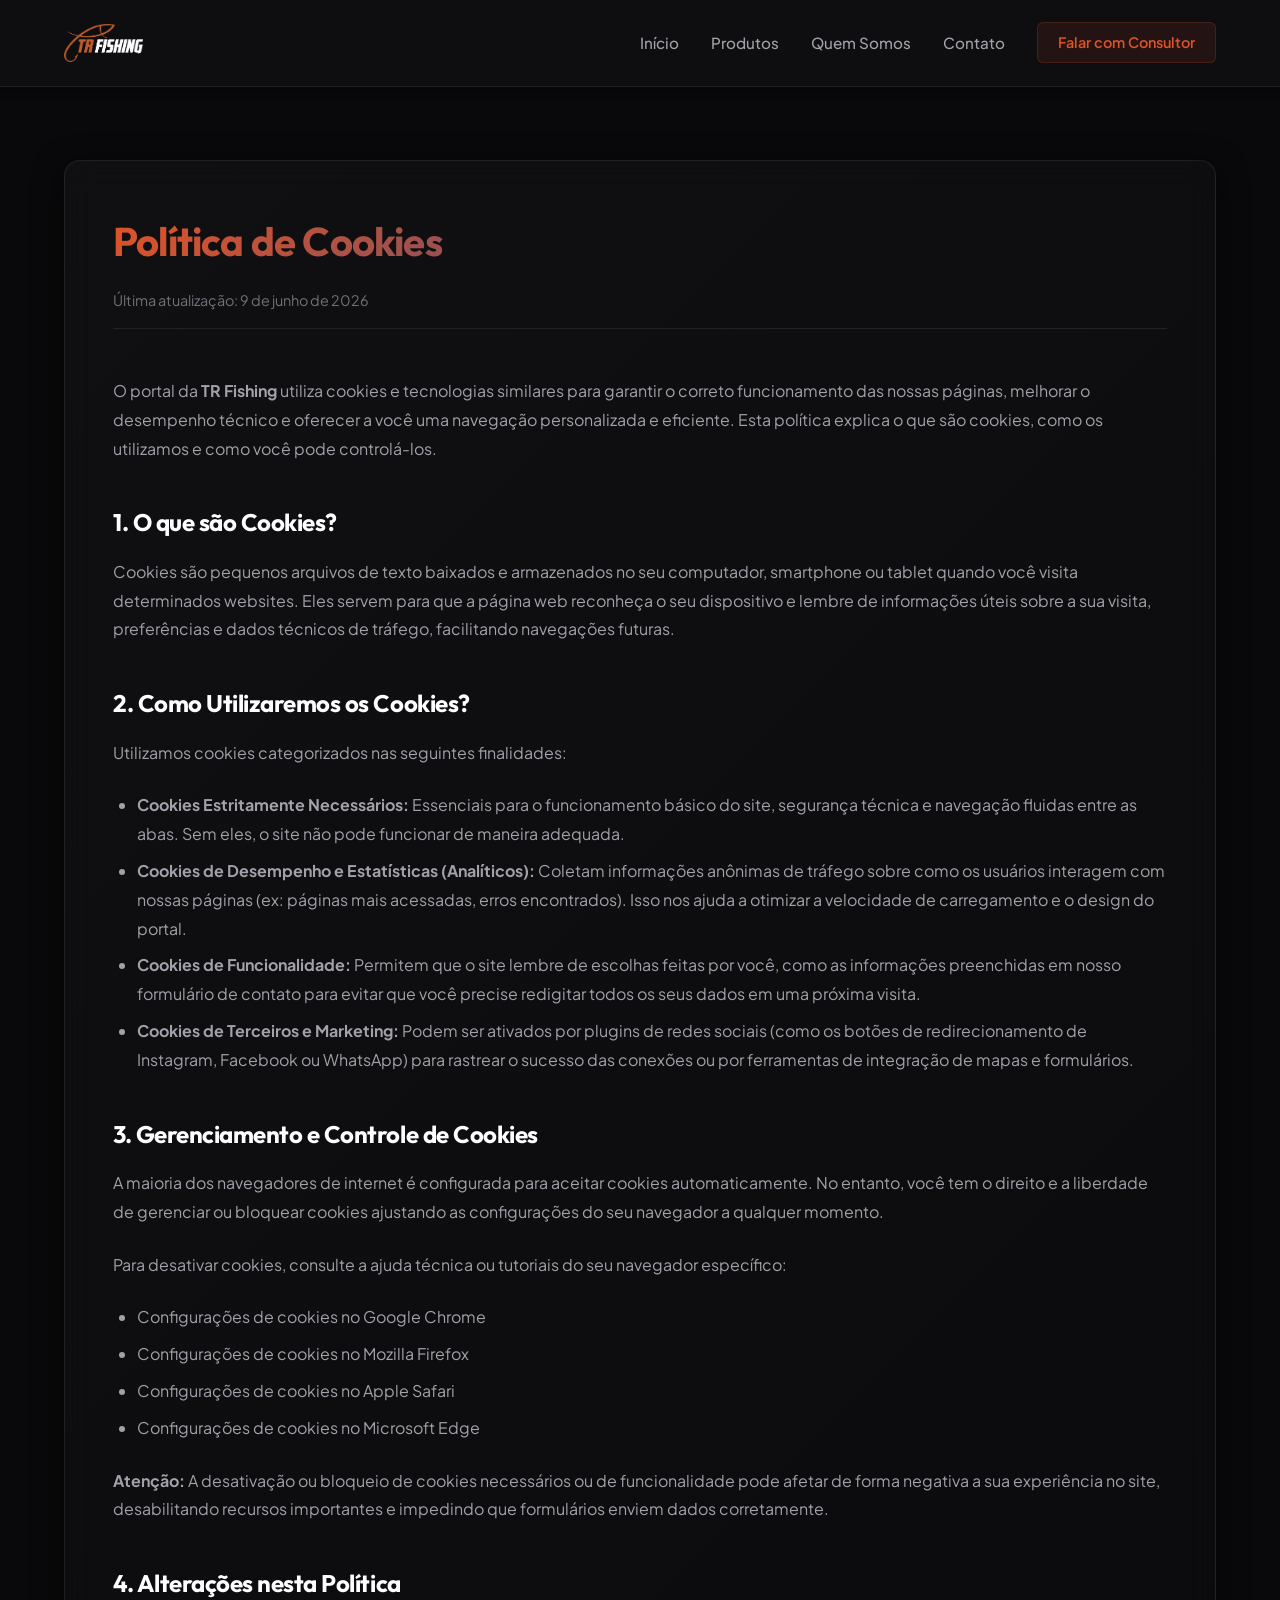
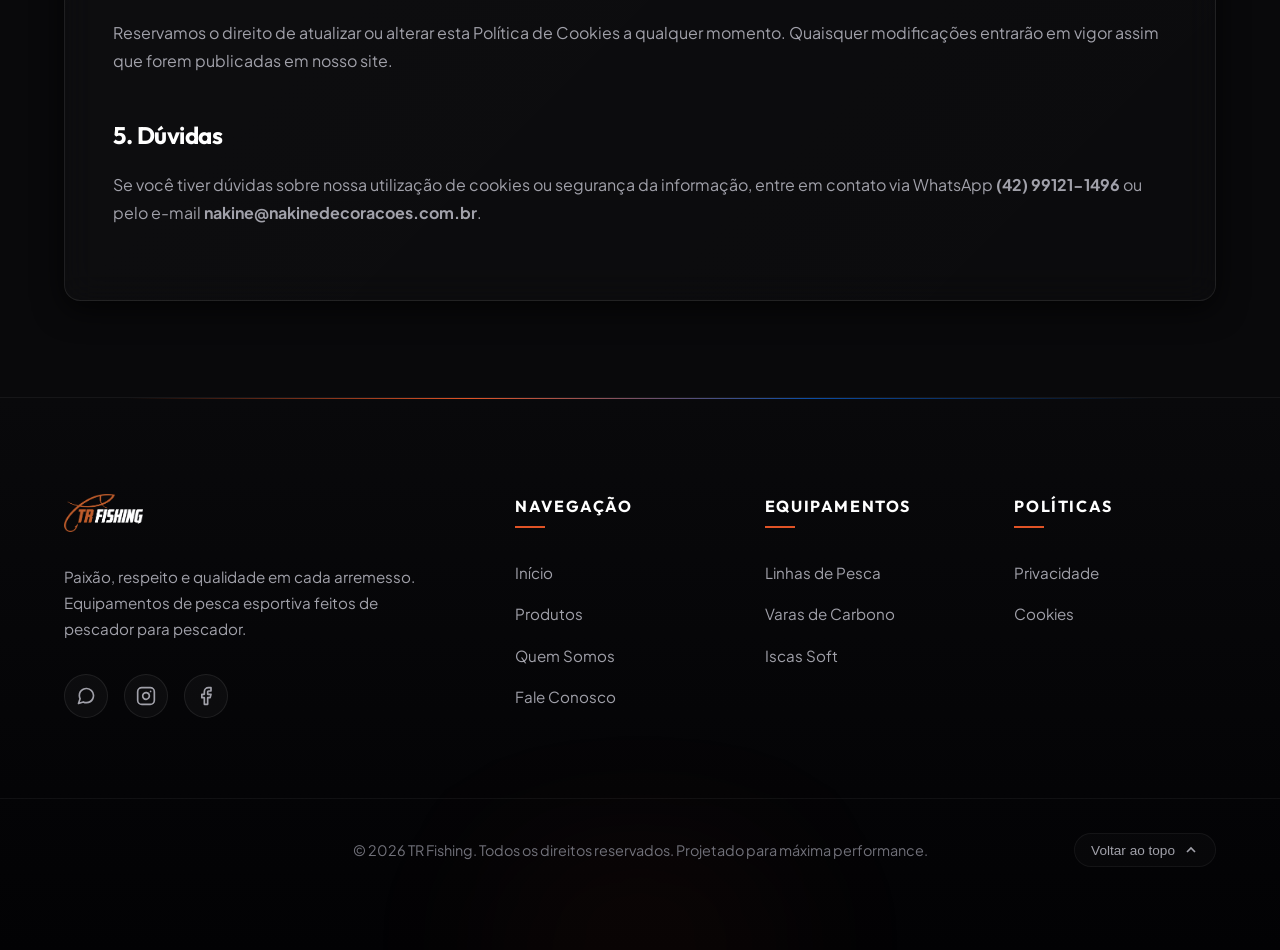
==== commit 5af50381: "refactor: melhora responsividade no mobile e tablet, simplifica rodapé e otimiza menu" ====
--- a/politica-cookies.html
+++ b/politica-cookies.html
@@ -169,7 +169,7 @@
                 </div>
             </div>
             
-            <div class="footer-links">
+            <div class="footer-links footer-nav">
                 <h4>Navegação</h4>
                 <ul>
                     <li><a href="index.html#home">Início</a></li>
@@ -179,7 +179,7 @@
                 </ul>
             </div>
 
-            <div class="footer-links">
+            <div class="footer-links footer-equip">
                 <h4>Equipamentos</h4>
                 <ul>
                     <li><a href="index.html#produtos" onclick="filterCatalog('linhas')">Linhas de Pesca</a></li>
@@ -188,7 +188,7 @@
                 </ul>
             </div>
 
-            <div class="footer-links">
+            <div class="footer-links footer-policies">
                 <h4>Políticas</h4>
                 <ul>
                     <li><a href="politica-privacidade.html">Privacidade</a></li>
--- a/index.css
+++ b/index.css
@@ -981,14 +981,14 @@
 
 .footer-bottom-content {
     display: flex;
-    justify-content: space-between;
-    align-items: center;
-    flex-wrap: nowrap;
-    gap: 1.5rem;
+    justify-content: center;
+    align-items: center;
+    position: relative;
 }
 
 .footer-bottom p {
     margin: 0;
+    text-align: center;
 }
 
 .btn-back-to-top {
@@ -1003,6 +1003,8 @@
     align-items: center;
     gap: 0.5rem;
     transition: all var(--transition-fast);
+    position: absolute;
+    right: 1.5rem;
 }
 
 .btn-back-to-top:hover {
@@ -1314,6 +1316,17 @@
         grid-template-columns: 1fr;
     }
     
+    .modal-overlay {
+        align-items: flex-start;
+        overflow-y: auto;
+        padding: 2rem 1.5rem;
+    }
+    
+    .modal-card {
+        margin: auto 0;
+        max-height: none;
+    }
+    
     .modal-image-area {
         height: 250px;
         min-height: auto;
@@ -1321,26 +1334,84 @@
     
     .modal-info-area {
         padding: 2rem;
-        max-height: 60vh;
+        max-height: none;
+        overflow-y: visible;
+    }
+}
+
+/* Tablet Hero Position Override */
+@media (min-width: 601px) and (max-width: 1024px) {
+    .hero-bg {
+        background-position: 85% center;
+    }
+    .about-content .section-title br,
+    .contact-info .section-title br {
+        display: none;
+    }
+}
+
+/* Tablet & Mobile responsive utility adjustments */
+@media (max-width: 1024px) {
+    .scroll-indicator {
+        display: none !important;
+    }
+    .footer-nav, .footer-equip {
+        display: none !important;
+    }
+    .footer-grid {
+        grid-template-columns: 1.5fr 1fr;
+        gap: 2rem;
+    }
+    .contact-form-wrapper {
+        display: none !important;
+    }
+    .contact-grid {
+        grid-template-columns: 1fr;
+    }
+    .btn-back-to-top {
+        display: none !important;
     }
 }
 
 @media (max-width: 768px) {
+    .hero-section {
+        min-height: 65vh;
+        padding-top: 120px;
+        padding-bottom: 80px;
+    }
+
+    .hero-bg {
+        background-position: 50% center;
+    }
+
     .nav-menu {
         position: fixed;
         top: 0;
         right: -100%;
-        width: 80%;
-        max-width: 350px;
+        width: 60%;
+        min-width: 240px;
+        max-width: 280px;
         height: 100vh;
         background-color: #0c0c0e;
         border-left: 1px solid var(--color-border);
         flex-direction: column;
         justify-content: center;
+        align-items: center;
         gap: 2.5rem;
         transition: right var(--transition-normal);
-        padding: 2rem;
+        padding: 2rem 1.5rem;
         box-shadow: var(--shadow-md);
+    }
+    
+    .nav-menu .nav-cta {
+        padding: 0.6rem 1rem;
+        font-size: 0.85rem;
+        text-align: center;
+        white-space: nowrap;
+        width: 100%;
+        max-width: 180px;
+        margin: 0 auto;
+        display: block;
     }
     
     .nav-menu.open {
@@ -1366,8 +1437,14 @@
     }
     
     .footer-grid {
-        grid-template-columns: 1fr;
-        gap: 3rem;
+        grid-template-columns: 1.2fr 1fr;
+        gap: 1.5rem;
+    }
+
+    .footer-desc {
+        font-size: 0.85rem;
+        line-height: 1.5;
+        margin-bottom: 1.5rem;
     }
 
     .footer-bottom-content {
@@ -1385,6 +1462,7 @@
     }
 
     .btn-back-to-top {
+        position: static;
         margin: 0 auto;
     }
     
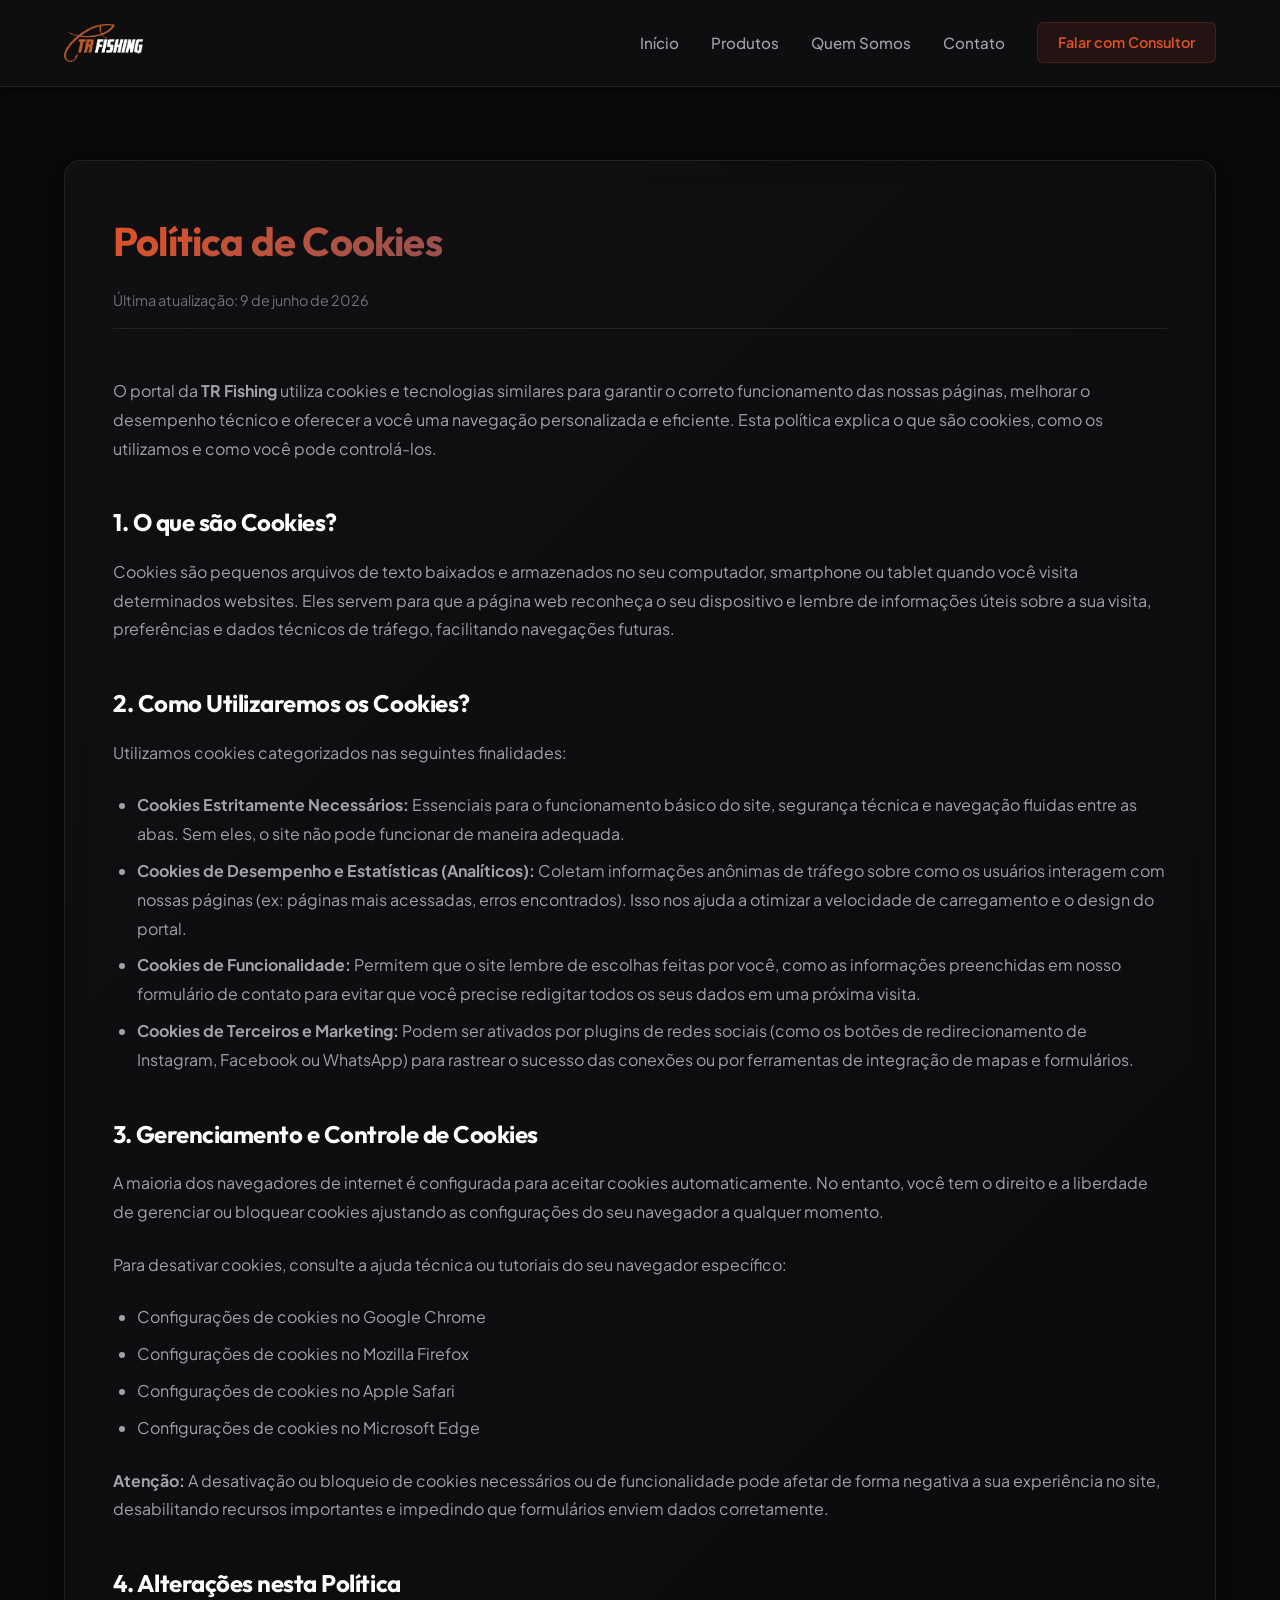
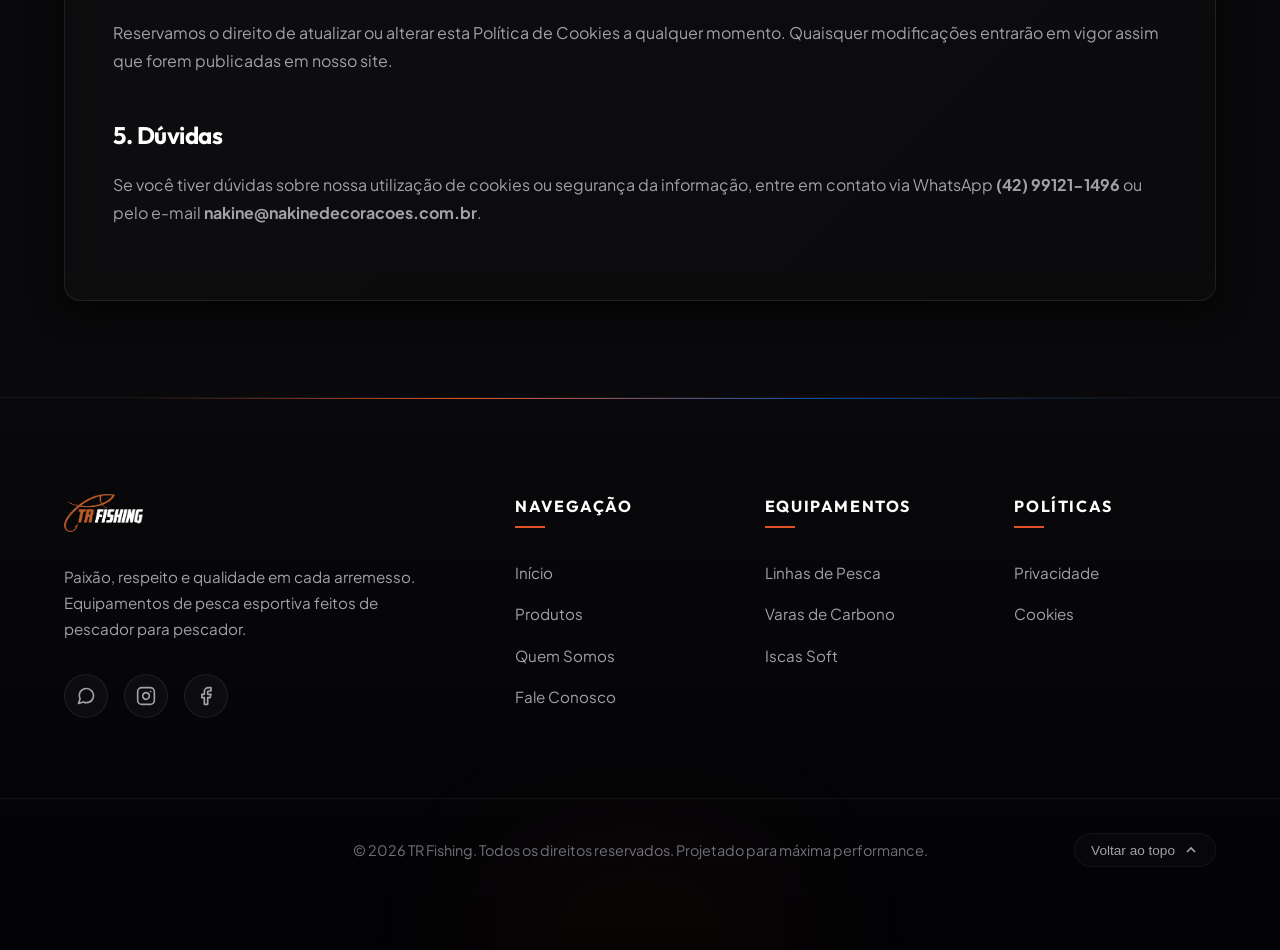
==== commit 557d74c0: "perf: otimiza todas as imagens para WebP, ativa lazy loading e limpa arquivos originais" ====
--- a/politica-cookies.html
+++ b/politica-cookies.html
@@ -13,7 +13,7 @@
     <link href="https://fonts.googleapis.com/css2?family=Outfit:wght@300;400;500;600;700;800&family=Plus+Jakarta+Sans:wght@300;400;500;600;700&display=swap" rel="stylesheet">
     
     <!-- Favicon -->
-    <link rel="icon" type="image/png" href="assets/favicon.png?v=2">
+    <link rel="icon" type="image/webp" href="assets/favicon.webp?v=2">
 
     <link rel="stylesheet" href="index.css">
     <style>
@@ -83,7 +83,7 @@
     <header class="navbar-header scrolled" id="navbar">
         <div class="nav-container">
             <a href="index.html#home" class="logo-area">
-                <img src="assets/logo.png" alt="TR Fishing Logo" class="logo-img">
+                <img src="assets/logo.webp" alt="TR Fishing Logo" class="logo-img">
             </a>
             
             <button class="mobile-toggle" id="mobile-toggle" aria-label="Abrir Menu">
@@ -153,7 +153,7 @@
         <div class="container footer-grid">
             <div class="footer-brand">
                 <a href="index.html#home" class="logo-area">
-                    <img src="assets/logo.png" alt="TR Fishing Logo" class="logo-img">
+                    <img src="assets/logo.webp" alt="TR Fishing Logo" class="logo-img">
                 </a>
                 <p class="footer-desc">Paixão, respeito e qualidade em cada arremesso. Equipamentos de pesca esportiva feitos de pescador para pescador.</p>
                 <div class="footer-socials">
--- a/index.css
+++ b/index.css
@@ -1341,8 +1341,22 @@
 
 /* Tablet Hero Position Override */
 @media (min-width: 601px) and (max-width: 1024px) {
+    .hero-section {
+        min-height: 75vh;
+        padding-top: 160px;
+        padding-bottom: 80px;
+    }
     .hero-bg {
-        background-position: 85% center;
+        background-position: 75% center;
+    }
+    .hero-title {
+        font-size: clamp(3.2rem, 6.5vw, 4.2rem);
+        margin-bottom: 1.75rem;
+    }
+    .hero-subtitle {
+        font-size: 1.25rem;
+        max-width: 680px;
+        margin-bottom: 3.5rem;
     }
     .about-content .section-title br,
     .contact-info .section-title br {
@@ -1376,8 +1390,12 @@
 @media (max-width: 768px) {
     .hero-section {
         min-height: 65vh;
-        padding-top: 120px;
-        padding-bottom: 80px;
+        padding-top: 155px;
+        padding-bottom: 30px;
+    }
+
+    .hero-subtitle {
+        margin-bottom: 3.75rem;
     }
 
     .hero-bg {
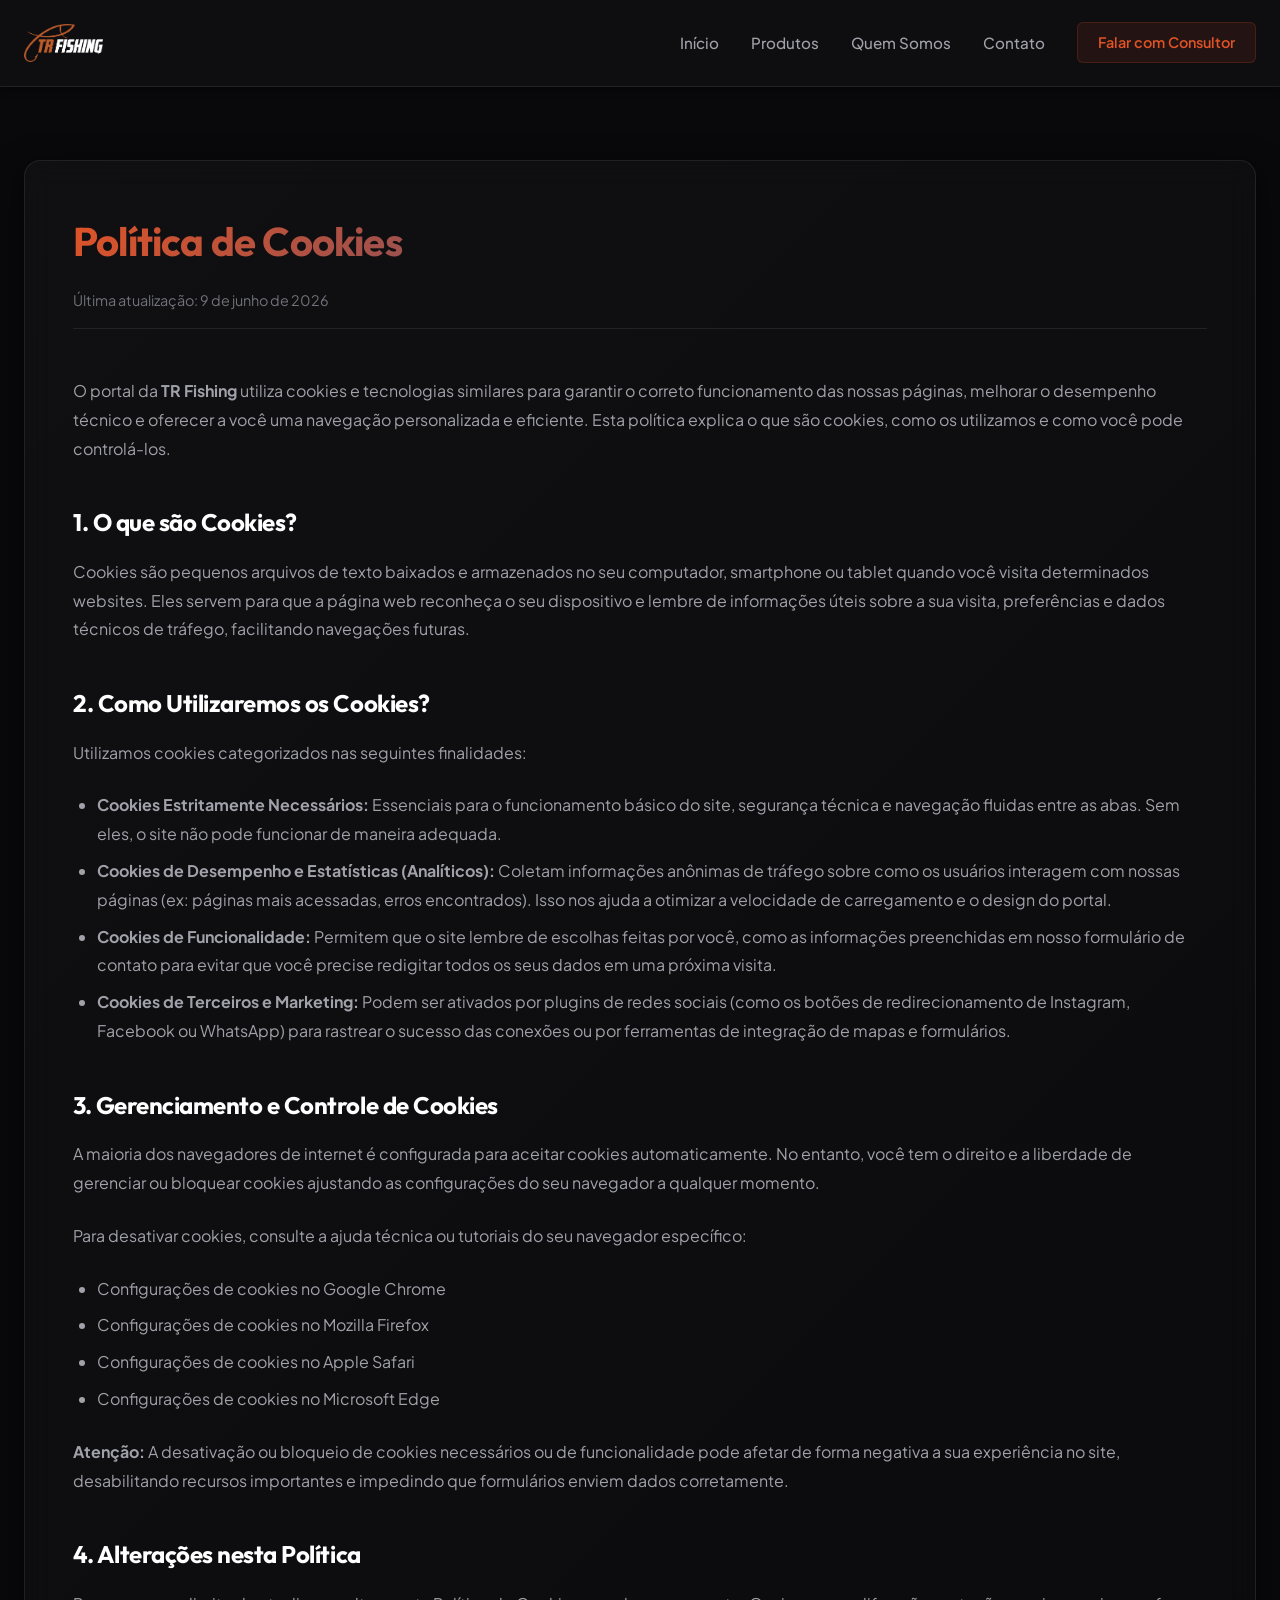
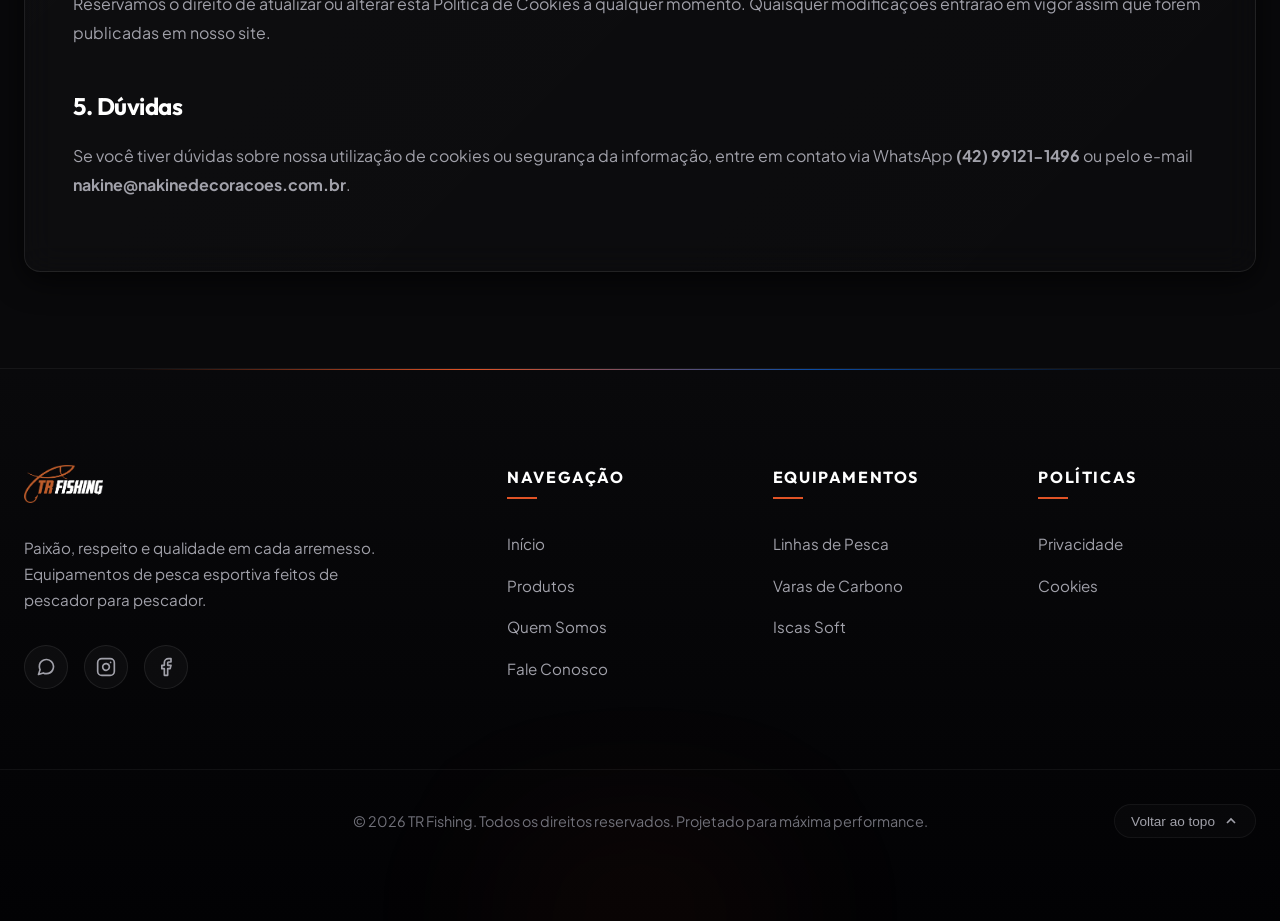
==== commit 135c9b75: "Fix: Mobile menu logic on policies pages and add scrollbar-color fallback" ====
--- a/politica-cookies.html
+++ b/politica-cookies.html
@@ -214,12 +214,28 @@
             window.location.href = 'index.html#produtos';
             localStorage.setItem('filterCategory', category);
         };
-        // Dynamic year in footer
+        // Dynamic year in footer and mobile menu setup
         document.addEventListener('DOMContentLoaded', () => {
             const yearSpan = document.getElementById('current-year');
             if (yearSpan) {
                 yearSpan.textContent = new Date().getFullYear();
             }
+
+            // Mobile Navigation Menu Toggle
+            const mobileToggle = document.getElementById('mobile-toggle');
+            const navMenu = document.getElementById('nav-menu');
+
+            if (mobileToggle && navMenu) {
+                mobileToggle.addEventListener('click', () => {
+                    navMenu.classList.toggle('open');
+                });
+
+                document.addEventListener('click', (e) => {
+                    if (!navMenu.contains(e.target) && !mobileToggle.contains(e.target)) {
+                        navMenu.classList.remove('open');
+                    }
+                });
+            }
         });
     </script>
 </body>
--- a/index.css
+++ b/index.css
@@ -56,6 +56,7 @@
     line-height: 1.6;
     overflow-x: hidden;
     -webkit-font-smoothing: antialiased;
+    scrollbar-color: var(--color-primary) #09090b; /* Fallback for Firefox and some mobile browsers */
 }
 
 h1, h2, h3, h4, h5, h6 {
@@ -83,7 +84,7 @@
 
 .container {
     width: 100%;
-    max-width: 1200px;
+    max-width: 1536px;
     margin: 0 auto;
     padding: 0 1.5rem;
 }
@@ -172,7 +173,7 @@
     display: flex;
     justify-content: space-between;
     align-items: center;
-    max-width: 1200px;
+    max-width: 1536px;
     margin: 0 auto;
     padding: 1.2rem 1.5rem;
     transition: all var(--transition-normal);
@@ -471,6 +472,8 @@
     display: grid;
     grid-template-columns: repeat(auto-fill, minmax(320px, 1fr));
     gap: 2rem;
+    max-width: 1200px;
+    margin: 0 auto;
 }
 
 .product-card {
@@ -1554,4 +1557,4 @@
 /* Smooth active state transitions */
 .btn-primary:active, .btn-secondary:active {
     transform: scale(0.98);
-}
+}
